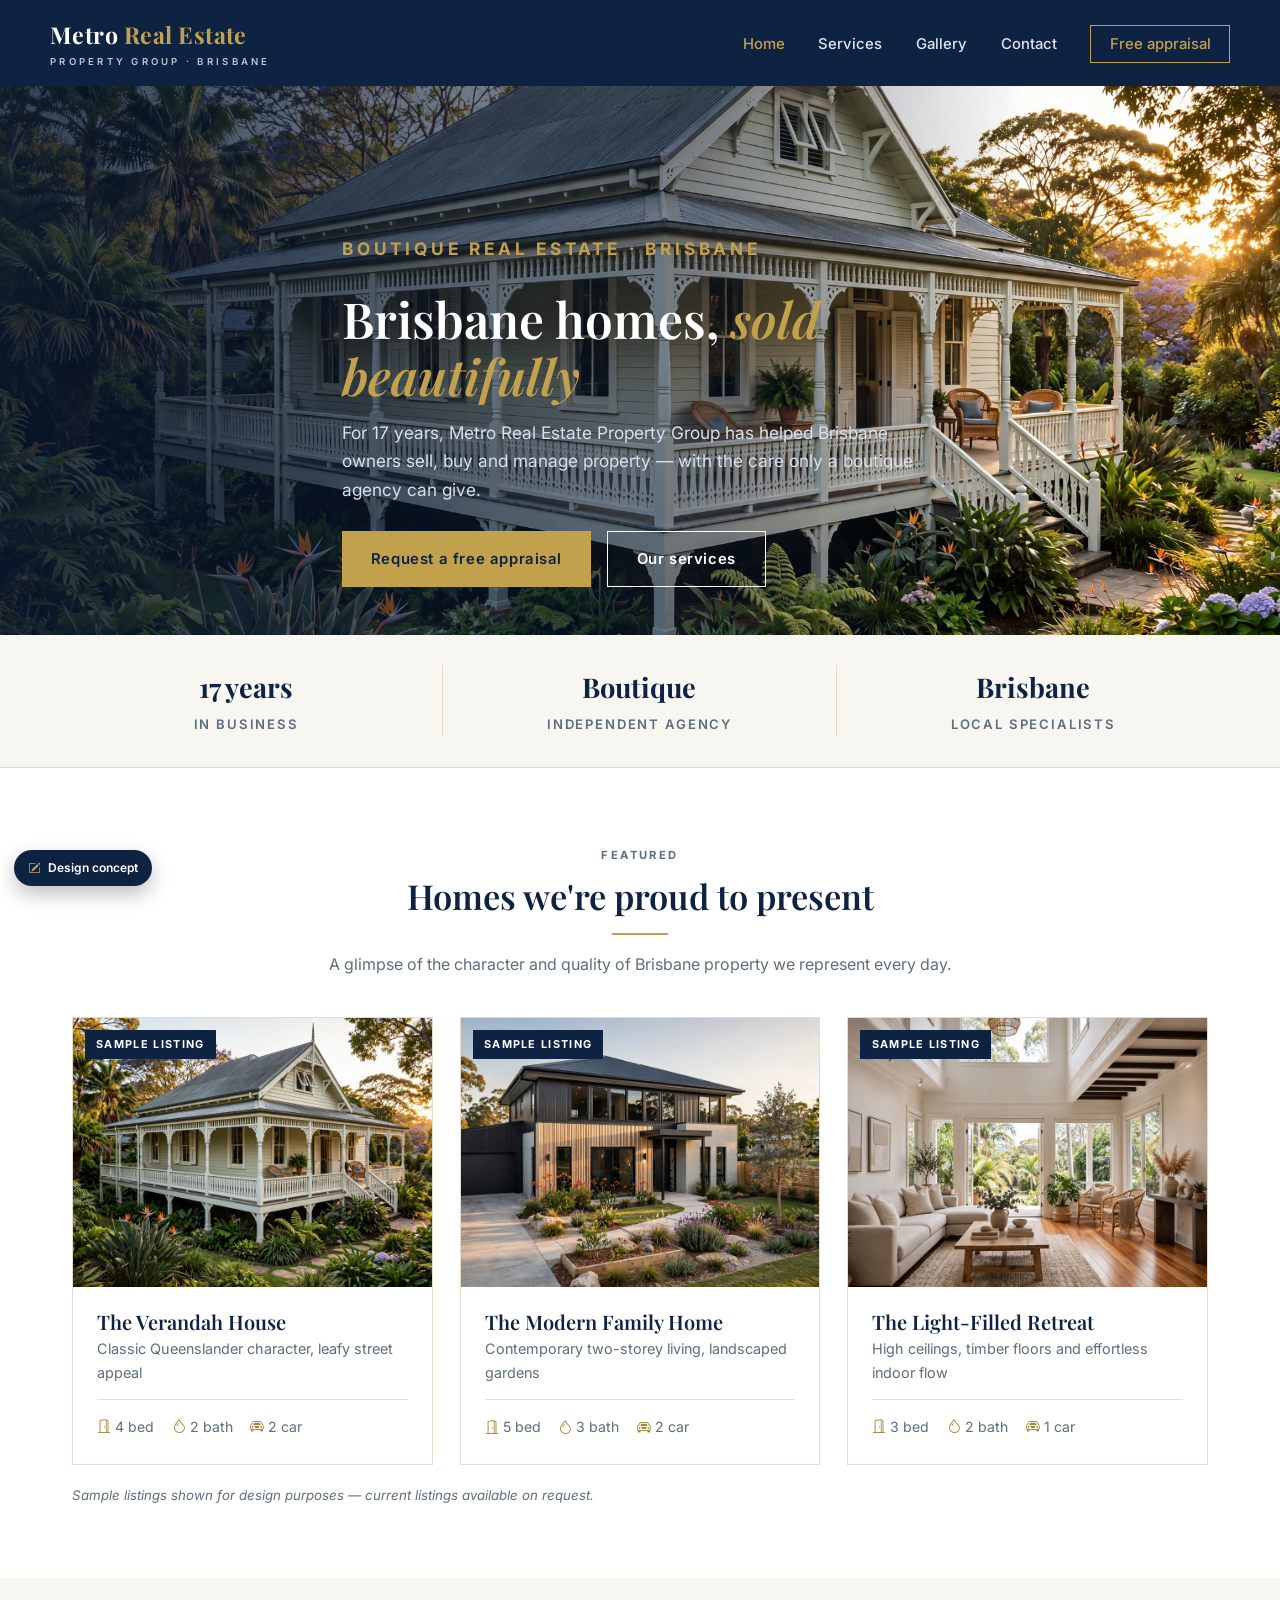
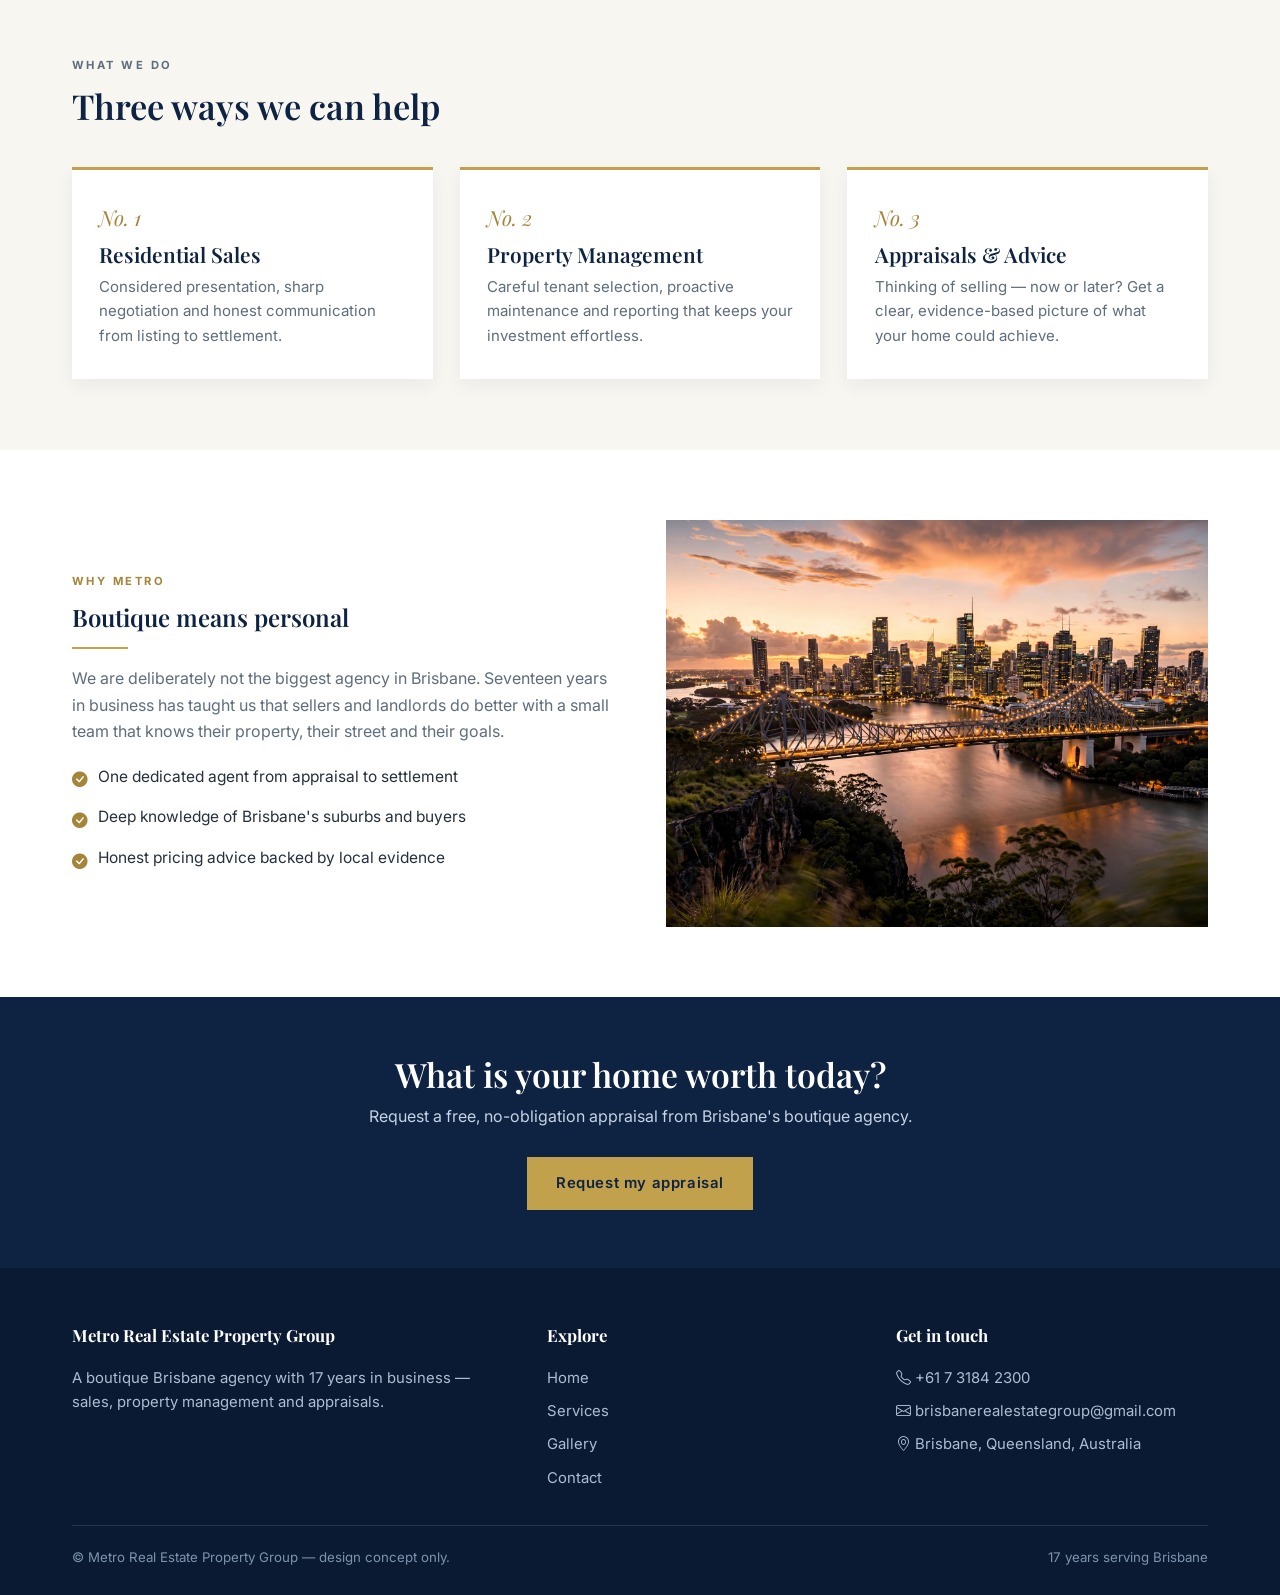
==== index.html @ 35803231 "Demo website concept for Metro Real Estate Property Group (Brisbane, Australia)" ====
<!doctype html>
<html lang="en">
<head>
<meta charset="utf-8">
<meta name="viewport" content="width=device-width, initial-scale=1">
<title>Metro Real Estate Property Group — Boutique Agency, Brisbane</title>
<meta name="description" content="Metro Real Estate Property Group is a boutique Brisbane agency with 17 years in business. Sales, property management and appraisals. Call +61 7 3184 2300.">
<link rel="preconnect" href="https://fonts.googleapis.com">
<link href="https://fonts.googleapis.com/css2?family=Playfair+Display:ital,wght@0,500;0,600;0,700;1,500&family=Inter:wght@400;500;600;700&display=swap" rel="stylesheet">
<link rel="stylesheet" href="https://cdn.jsdelivr.net/npm/bootstrap-icons@1.11.3/font/bootstrap-icons.min.css">
<link rel="stylesheet" href="styles.css">
</head>
<body>
<header class="site">
  <div class="wrap nav">
    <a class="logo" href="index.html">Metro <span>Real Estate</span><small>Property Group · Brisbane</small></a>
    <button class="nav-toggle" aria-label="Open menu" aria-expanded="false"><i class="bi bi-list"></i></button>
    <ul class="nav-links">
      <li><a href="index.html" class="active">Home</a></li>
      <li><a href="services.html">Services</a></li>
      <li><a href="gallery.html">Gallery</a></li>
      <li><a href="contact.html">Contact</a></li>
      <li><a class="nav-cta" href="contact.html">Free appraisal</a></li>
    </ul>
  </div>
</header>

<section class="hero">
  <img class="bg" src="images/hero.webp" alt="A classic Queenslander home in Brisbane at golden hour">
  <div class="hero-panel">
    <div class="wrap hero-inner">
      <p class="kicker" style="color:var(--gold)">Boutique real estate · Brisbane</p>
      <h1>Brisbane homes, <em>sold beautifully</em></h1>
      <p>For 17 years, Metro Real Estate Property Group has helped Brisbane owners sell, buy and manage property — with the care only a boutique agency can give.</p>
      <div class="hero-actions">
        <a class="btn btn-gold" href="contact.html">Request a free appraisal</a>
        <a class="btn btn-line" href="services.html">Our services</a>
      </div>
    </div>
  </div>
</section>

<div class="stats">
  <div class="wrap stats-row">
    <div class="stat"><b>17 years</b><span>In business</span></div>
    <div class="stat"><b>Boutique</b><span>Independent agency</span></div>
    <div class="stat"><b>Brisbane</b><span>Local specialists</span></div>
  </div>
</div>

<section class="section">
  <div class="wrap">
    <div class="sec-head center">
      <p class="kicker">Featured</p>
      <h2>Homes we're proud to present</h2>
      <div class="gold-rule"></div>
      <p>A glimpse of the character and quality of Brisbane property we represent every day.</p>
    </div>
    <div class="listings">
      <article class="listing">
        <div class="ph"><img src="images/hero.webp" alt="Queenslander home with wraparound verandah"><span class="sample">Sample listing</span></div>
        <div class="listing-body">
          <h3>The Verandah House</h3>
          <p class="sub">Classic Queenslander character, leafy street appeal</p>
          <div class="listing-meta"><span><i class="bi bi-door-open"></i> 4 bed</span><span><i class="bi bi-droplet"></i> 2 bath</span><span><i class="bi bi-car-front"></i> 2 car</span></div>
        </div>
      </article>
      <article class="listing">
        <div class="ph"><img src="images/home-modern.webp" alt="Modern two-storey Brisbane home"><span class="sample">Sample listing</span></div>
        <div class="listing-body">
          <h3>The Modern Family Home</h3>
          <p class="sub">Contemporary two-storey living, landscaped gardens</p>
          <div class="listing-meta"><span><i class="bi bi-door-open"></i> 5 bed</span><span><i class="bi bi-droplet"></i> 3 bath</span><span><i class="bi bi-car-front"></i> 2 car</span></div>
        </div>
      </article>
      <article class="listing">
        <div class="ph"><img src="images/interior-living.webp" alt="Elegant living room interior"><span class="sample">Sample listing</span></div>
        <div class="listing-body">
          <h3>The Light-Filled Retreat</h3>
          <p class="sub">High ceilings, timber floors and effortless indoor flow</p>
          <div class="listing-meta"><span><i class="bi bi-door-open"></i> 3 bed</span><span><i class="bi bi-droplet"></i> 2 bath</span><span><i class="bi bi-car-front"></i> 1 car</span></div>
        </div>
      </article>
    </div>
    <p class="sample-note">Sample listings shown for design purposes — current listings available on request.</p>
  </div>
</section>

<section class="section alt">
  <div class="wrap">
    <div class="sec-head">
      <p class="kicker">What we do</p>
      <h2>Three ways we can help</h2>
    </div>
    <div class="svc-cols">
      <div class="svc-card"><div class="num">No. 1</div><h3>Residential Sales</h3><p>Considered presentation, sharp negotiation and honest communication from listing to settlement.</p></div>
      <div class="svc-card"><div class="num">No. 2</div><h3>Property Management</h3><p>Careful tenant selection, proactive maintenance and reporting that keeps your investment effortless.</p></div>
      <div class="svc-card"><div class="num">No. 3</div><h3>Appraisals &amp; Advice</h3><p>Thinking of selling — now or later? Get a clear, evidence-based picture of what your home could achieve.</p></div>
    </div>
  </div>
</section>

<section class="section">
  <div class="wrap split">
    <div>
      <p class="kicker">Why Metro</p>
      <h2>Boutique means personal</h2>
      <div class="gold-rule"></div>
      <p style="color:var(--soft)">We are deliberately not the biggest agency in Brisbane. Seventeen years in business has taught us that sellers and landlords do better with a small team that knows their property, their street and their goals.</p>
      <ul class="tick-list">
        <li><i class="bi bi-check-circle-fill"></i> One dedicated agent from appraisal to settlement</li>
        <li><i class="bi bi-check-circle-fill"></i> Deep knowledge of Brisbane's suburbs and buyers</li>
        <li><i class="bi bi-check-circle-fill"></i> Honest pricing advice backed by local evidence</li>
      </ul>
    </div>
    <img src="images/skyline.webp" alt="Brisbane skyline across the river at dusk">
  </div>
</section>

<section class="cta">
  <div class="wrap">
    <h2>What is your home worth today?</h2>
    <p>Request a free, no-obligation appraisal from Brisbane's boutique agency.</p>
    <a class="btn btn-gold" href="contact.html">Request my appraisal</a>
  </div>
</section>

<footer class="site">
  <div class="wrap">
    <div class="foot-grid">
      <div>
        <h4>Metro Real Estate Property Group</h4>
        <p style="font-size:.93rem">A boutique Brisbane agency with 17 years in business — sales, property management and appraisals.</p>
      </div>
      <div>
        <h4>Explore</h4>
        <ul>
          <li><a href="index.html">Home</a></li>
          <li><a href="services.html">Services</a></li>
          <li><a href="gallery.html">Gallery</a></li>
          <li><a href="contact.html">Contact</a></li>
        </ul>
      </div>
      <div>
        <h4>Get in touch</h4>
        <ul>
          <li><i class="bi bi-telephone"></i> <a href="tel:+61731842300">+61 7 3184 2300</a></li>
          <li><i class="bi bi-envelope"></i> <a href="mailto:brisbanerealestategroup@gmail.com">brisbanerealestategroup@gmail.com</a></li>
          <li><i class="bi bi-geo-alt"></i> Brisbane, Queensland, Australia</li>
        </ul>
      </div>
    </div>
    <div class="foot-bottom">
      <span>© Metro Real Estate Property Group — design concept only.</span>
      <span>17 years serving Brisbane</span>
    </div>
  </div>
</footer>
<div class="concept-badge"><i class="bi bi-pencil-square"></i> Design concept</div>
<script>
document.querySelector('.nav-toggle').addEventListener('click', function(){
  var links = document.querySelector('.nav-links');
  var open = links.classList.toggle('open');
  this.setAttribute('aria-expanded', open);
});
</script>
</body>
</html>
---- styles.css ----
:root{
  --navy:#0e2242; --navy2:#16335e; --gold:#c2a14d; --gold-d:#a5853a;
  --ink:#26303c; --soft:#5f6d7c; --paper:#f8f6f1; --line:#e3ddd0;
  --font-d:'Playfair Display',serif; --font-b:'Inter',sans-serif;
}
*{margin:0;padding:0;box-sizing:border-box}
body{font-family:var(--font-b);color:var(--ink);background:#fff;line-height:1.65}
img{max-width:100%;height:auto;display:block}
a{text-decoration:none;color:inherit}
.wrap{max-width:1180px;margin:0 auto;padding:0 22px}
h1,h2,h3{font-family:var(--font-d);font-weight:600;line-height:1.15;color:var(--navy)}
.kicker{font-weight:700;letter-spacing:.22em;text-transform:uppercase;font-size:.7rem;color:var(--gold-d);margin-bottom:.8rem}
.gold-rule{width:56px;height:2px;background:var(--gold);margin:1rem 0}
.btn{display:inline-flex;align-items:center;gap:.5rem;font-weight:600;padding:.9rem 1.8rem;font-size:.93rem;letter-spacing:.04em;transition:.2s;border:0;cursor:pointer}
.btn-gold{background:var(--gold);color:var(--navy)}
.btn-gold:hover{background:var(--gold-d);color:#fff}
.btn-navy{background:var(--navy);color:#fff}
.btn-navy:hover{background:var(--navy2)}
.btn-line{border:1px solid #fff;color:#fff;background:transparent}
.btn-line:hover{background:#fff;color:var(--navy)}
/* header */
header.site{position:sticky;top:0;z-index:50;background:var(--navy);color:#fff}
.nav{display:flex;align-items:center;justify-content:space-between;padding:1rem 0;position:relative}
.logo{font-family:var(--font-d);font-size:1.45rem;font-weight:700;letter-spacing:.02em}
.logo span{color:var(--gold)}
.logo small{display:block;font-family:var(--font-b);font-size:.6rem;letter-spacing:.34em;text-transform:uppercase;color:#b9c6d8;font-weight:600}
.nav-links{display:flex;gap:2.1rem;align-items:center;list-style:none}
.nav-links a{font-weight:500;font-size:.93rem;color:#dde5ef}
.nav-links a:hover,.nav-links a.active{color:var(--gold)}
.nav-cta{border:1px solid var(--gold);color:var(--gold)!important;padding:.55rem 1.15rem}
.nav-cta:hover{background:var(--gold);color:var(--navy)!important}
.nav-toggle{display:none;background:none;border:0;color:#fff;font-size:1.7rem;cursor:pointer;padding:.35rem .5rem;min-width:44px;min-height:44px}
/* hero */
.hero{position:relative;color:#fff}
.hero img.bg{width:100%;aspect-ratio:21/9;object-fit:cover;min-height:430px}
.hero-panel{position:absolute;inset:0;display:flex;align-items:flex-end;background:linear-gradient(90deg,rgba(10,25,48,.82) 0%,rgba(10,25,48,.45) 55%,transparent 80%)}
.hero-inner{padding-bottom:3rem;max-width:640px}
.hero h1{color:#fff;font-size:3.1rem;margin-bottom:.9rem}
.hero h1 em{font-style:italic;color:var(--gold)}
.hero p{color:#d7e0ec;font-size:1.08rem;max-width:52ch;margin-bottom:1.7rem}
.hero-actions{display:flex;gap:1rem;flex-wrap:wrap}
/* stat band */
.stats{background:var(--paper);border-bottom:1px solid var(--line)}
.stats-row{display:grid;grid-template-columns:repeat(3,1fr);text-align:center;padding:1.9rem 0}
.stat b{font-family:var(--font-d);font-size:1.7rem;color:var(--navy);display:block}
.stat span{font-size:.82rem;letter-spacing:.14em;text-transform:uppercase;color:var(--soft);font-weight:600}
.stat{border-right:1px solid var(--line)}
.stat:last-child{border-right:0}
/* sections */
.section{padding:4.4rem 0}
.section.alt{background:var(--paper)}
.sec-head{max-width:640px;margin-bottom:2.5rem}
.sec-head.center{margin-left:auto;margin-right:auto;text-align:center}
.sec-head.center .gold-rule{margin-left:auto;margin-right:auto}
.sec-head h2{font-size:2.15rem}
.sec-head p{color:var(--soft);margin-top:.5rem}
/* listing cards */
.listings{display:grid;grid-template-columns:repeat(3,1fr);gap:1.7rem}
.listing{background:#fff;border:1px solid var(--line);overflow:hidden;transition:.2s}
.listing:hover{box-shadow:0 18px 36px rgba(14,34,66,.14)}
.listing .ph{position:relative}
.listing .ph img{aspect-ratio:4/3;object-fit:cover;width:100%}
.listing .sample{position:absolute;top:12px;left:12px;background:var(--navy);color:#fff;font-size:.68rem;font-weight:700;letter-spacing:.12em;text-transform:uppercase;padding:.35rem .7rem}
.listing-body{padding:1.4rem 1.5rem 1.6rem}
.listing-body h3{font-size:1.25rem;margin-bottom:.3rem}
.listing-body .sub{color:var(--soft);font-size:.9rem;margin-bottom:.9rem}
.listing-meta{display:flex;gap:1.1rem;color:var(--soft);font-size:.88rem;border-top:1px solid var(--line);padding-top:.9rem}
.listing-meta i{color:var(--gold-d)}
.sample-note{margin-top:1.3rem;color:var(--soft);font-size:.83rem;font-style:italic}
/* services elegant list */
.svc-cols{display:grid;grid-template-columns:repeat(3,1fr);gap:1.7rem}
.svc-card{border-top:3px solid var(--gold);background:#fff;padding:1.9rem 1.7rem;box-shadow:0 6px 18px rgba(14,34,66,.06)}
.svc-card .num{font-family:var(--font-d);font-style:italic;color:var(--gold-d);font-size:1.3rem}
.svc-card h3{font-size:1.3rem;margin:.5rem 0 .5rem}
.svc-card p{color:var(--soft);font-size:.94rem}
/* split */
.split{display:grid;grid-template-columns:1fr 1fr;gap:3.2rem;align-items:center}
.split img{aspect-ratio:4/3;object-fit:cover;width:100%}
.tick-list{list-style:none;margin-top:1.2rem;display:grid;gap:.7rem}
.tick-list li{display:flex;gap:.6rem;align-items:flex-start;font-size:.97rem}
.tick-list i{color:var(--gold-d);margin-top:.25rem}
/* svc photo rows */
.svc-row{display:grid;grid-template-columns:1fr 1fr;gap:2.8rem;align-items:center;padding:2.4rem 0;border-bottom:1px solid var(--line)}
.svc-row:last-child{border-bottom:0}
.svc-row img{aspect-ratio:4/3;object-fit:cover;width:100%}
.svc-row.flip img{order:2}
.svc-row h3{font-size:1.6rem;margin-bottom:.6rem}
.svc-row p{color:var(--soft)}
/* gallery */
.gal{display:grid;grid-template-columns:repeat(3,1fr);gap:1.2rem}
.gal figure{position:relative;overflow:hidden}
.gal img{aspect-ratio:4/3;object-fit:cover;width:100%;transition:.3s}
.gal figure:hover img{transform:scale(1.05)}
.gal figcaption{position:absolute;left:0;right:0;bottom:0;padding:1.6rem 1rem .8rem;color:#fff;font-family:var(--font-d);font-size:1rem;background:linear-gradient(transparent,rgba(10,25,48,.78))}
/* contact */
.contact-grid{display:grid;grid-template-columns:.9fr 1.1fr;gap:2.6rem;align-items:start}
.info-card{background:var(--navy);color:#fff;padding:2.2rem}
.info-card h3{color:#fff;margin-bottom:1.1rem}
.info-row{display:flex;gap:.9rem;padding:.85rem 0;border-bottom:1px solid rgba(255,255,255,.15)}
.info-row:last-child{border-bottom:0}
.info-row i{color:var(--gold);font-size:1.2rem;margin-top:.2rem}
.info-row b{display:block;font-size:.76rem;letter-spacing:.14em;text-transform:uppercase;color:#a9bcd6;margin-bottom:.15rem}
form.demo-form{background:#fff;border:1px solid var(--line);padding:2.2rem}
form.demo-form label{display:block;font-weight:600;font-size:.9rem;margin-bottom:.35rem;color:var(--navy)}
form.demo-form input,form.demo-form select,form.demo-form textarea{width:100%;border:1px solid var(--line);padding:.75rem .9rem;font-family:var(--font-b);font-size:.95rem;margin-bottom:1.1rem;background:var(--paper)}
form.demo-form button{width:100%;justify-content:center}
/* page hero */
.page-hero{background:var(--paper);border-bottom:1px solid var(--line);padding:3.4rem 0}
.page-hero h1{font-size:2.6rem;margin-bottom:.5rem}
.page-hero p{color:var(--soft);max-width:62ch}
/* CTA */
.cta{background:var(--navy);color:#fff;text-align:center;padding:3.6rem 0}
.cta h2{color:#fff;font-size:2.1rem;margin-bottom:.6rem}
.cta p{color:#c6d3e4;margin-bottom:1.7rem}
/* footer */
footer.site{background:#0a1a33;color:#adbed3;padding:3.4rem 0 1.6rem}
.foot-grid{display:grid;grid-template-columns:1.4fr 1fr 1fr;gap:2.4rem;margin-bottom:2.2rem}
footer.site h4{font-family:var(--font-d);color:#fff;margin-bottom:1rem;font-size:1.05rem}
footer.site ul{list-style:none;display:grid;gap:.55rem;font-size:.93rem}
footer.site a:hover{color:var(--gold)}
.foot-bottom{border-top:1px solid rgba(255,255,255,.12);padding-top:1.3rem;font-size:.83rem;color:#7e93ad;display:flex;justify-content:space-between;gap:1rem;flex-wrap:wrap}
.concept-badge{position:fixed;left:14px;bottom:14px;z-index:200;background:var(--navy);color:#fff;font-size:.75rem;font-weight:600;padding:.5rem .9rem;border-radius:999px;box-shadow:0 8px 20px rgba(0,0,0,.25);display:flex;gap:.45rem;align-items:center}
.concept-badge i{color:var(--gold)}
@media(max-width:900px){
  .split,.contact-grid,.svc-row{grid-template-columns:1fr}
  .svc-row.flip img{order:0}
  .listings,.svc-cols{grid-template-columns:1fr 1fr}
  .gal{grid-template-columns:1fr 1fr}
  .foot-grid{grid-template-columns:1fr 1fr}
  .hero h1{font-size:2.2rem}
  .stats-row{grid-template-columns:1fr;gap:1.2rem}
  .stat{border-right:0}
}
@media(max-width:768px){
  .nav-toggle{display:block}
  .nav-links{display:none;position:absolute;top:100%;left:0;right:0;background:var(--navy);flex-direction:column;align-items:stretch;gap:0;padding:.6rem 22px 1.1rem;z-index:100;box-shadow:0 18px 30px rgba(0,0,0,.3)}
  .nav-links.open{display:flex}
  .nav-links li{border-top:1px solid rgba(255,255,255,.13)}
  .nav-links a{display:block;padding:.85rem 0}
  .nav-cta{text-align:center;margin-top:.6rem}
}
@media(max-width:560px){
  .listings,.svc-cols,.gal,.foot-grid{grid-template-columns:1fr}
  .hero img.bg{aspect-ratio:auto;min-height:380px}
}
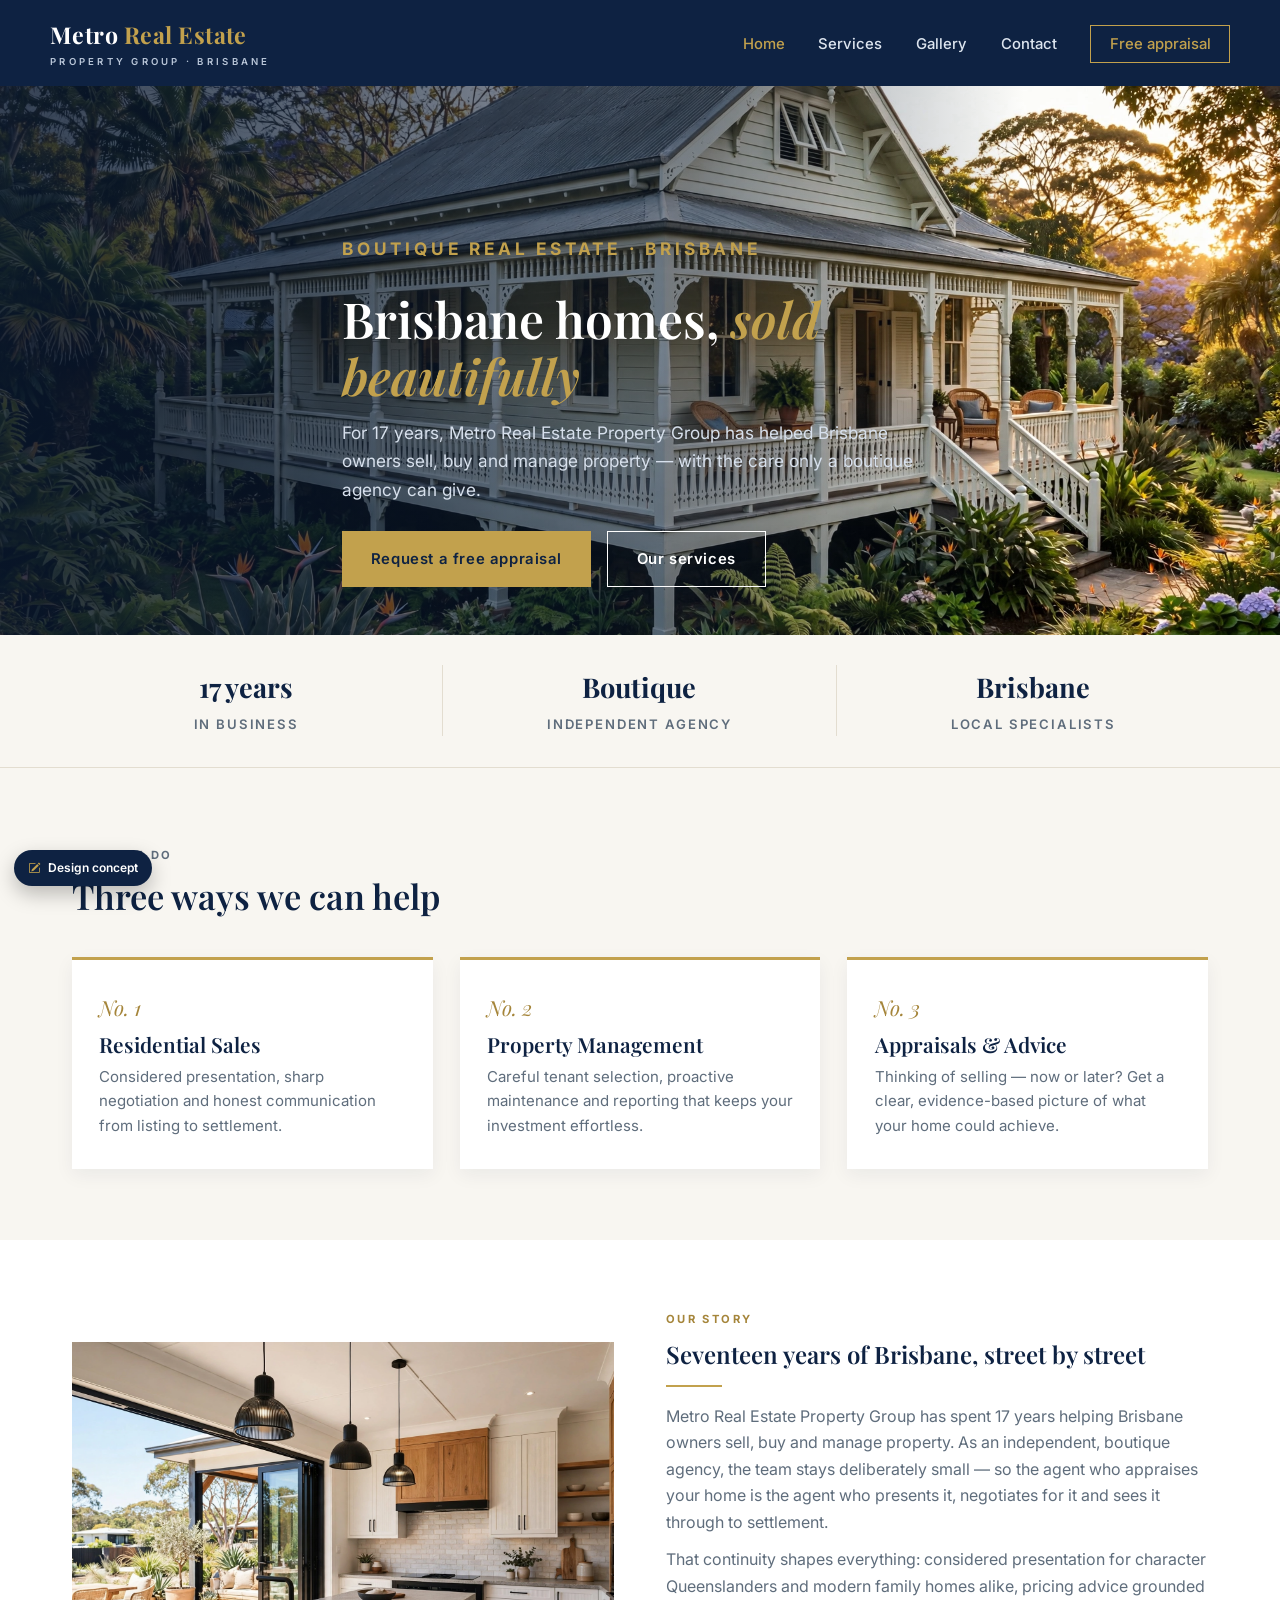
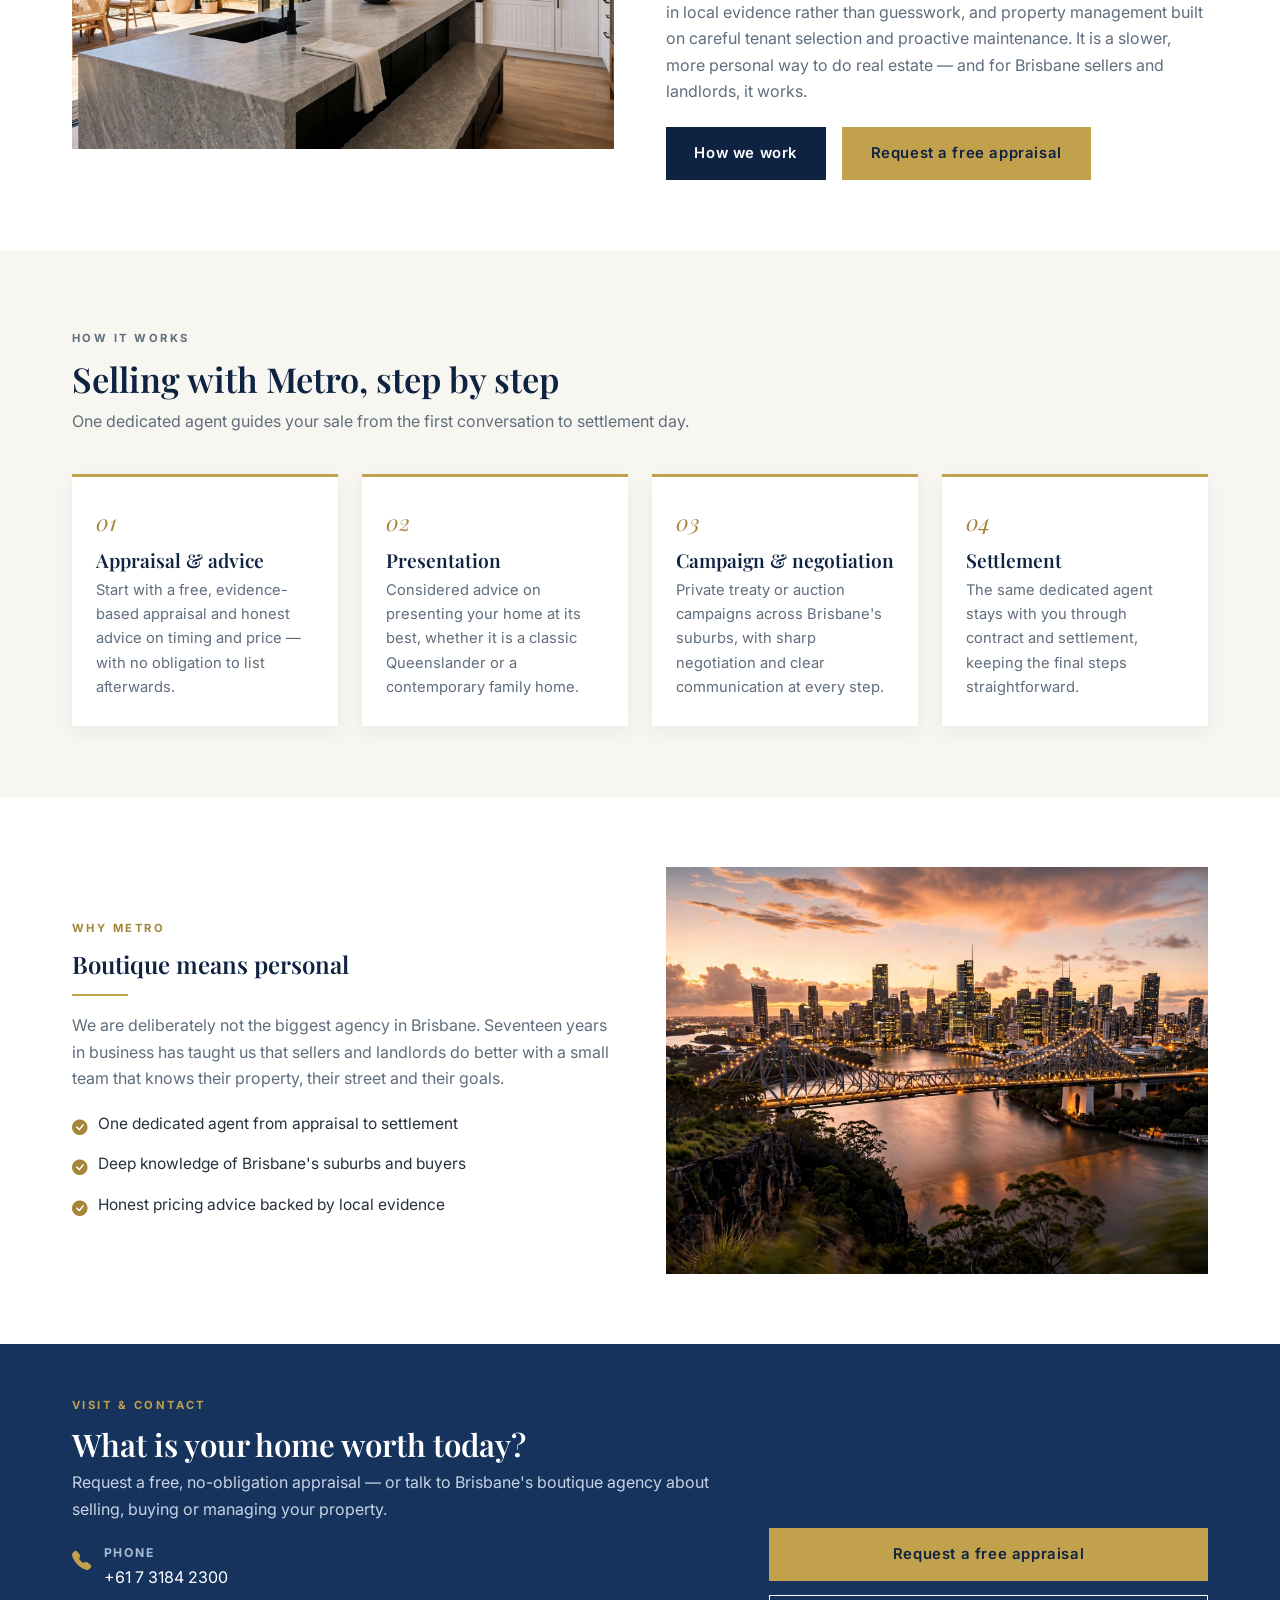
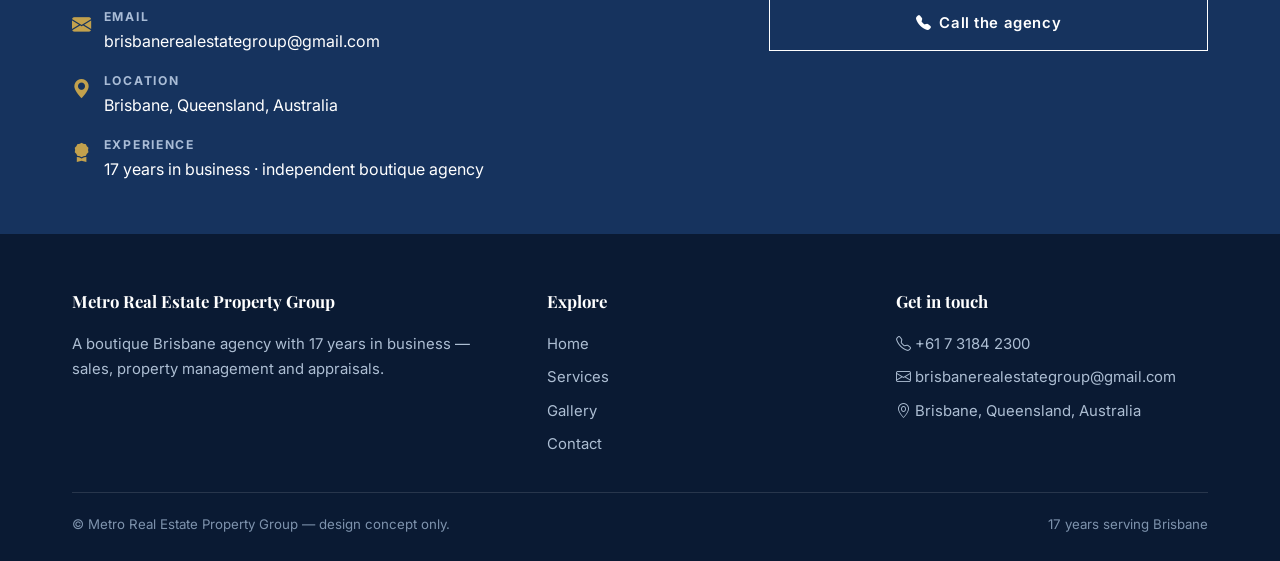
==== commit 295acae1: "Demo website concept for Metro Real Estate Property Group (Brisbane, QLD)" ====
--- a/index.html
+++ b/index.html
@@ -48,44 +48,6 @@
   </div>
 </div>
 
-<section class="section">
-  <div class="wrap">
-    <div class="sec-head center">
-      <p class="kicker">Featured</p>
-      <h2>Homes we're proud to present</h2>
-      <div class="gold-rule"></div>
-      <p>A glimpse of the character and quality of Brisbane property we represent every day.</p>
-    </div>
-    <div class="listings">
-      <article class="listing">
-        <div class="ph"><img src="images/hero.webp" alt="Queenslander home with wraparound verandah"><span class="sample">Sample listing</span></div>
-        <div class="listing-body">
-          <h3>The Verandah House</h3>
-          <p class="sub">Classic Queenslander character, leafy street appeal</p>
-          <div class="listing-meta"><span><i class="bi bi-door-open"></i> 4 bed</span><span><i class="bi bi-droplet"></i> 2 bath</span><span><i class="bi bi-car-front"></i> 2 car</span></div>
-        </div>
-      </article>
-      <article class="listing">
-        <div class="ph"><img src="images/home-modern.webp" alt="Modern two-storey Brisbane home"><span class="sample">Sample listing</span></div>
-        <div class="listing-body">
-          <h3>The Modern Family Home</h3>
-          <p class="sub">Contemporary two-storey living, landscaped gardens</p>
-          <div class="listing-meta"><span><i class="bi bi-door-open"></i> 5 bed</span><span><i class="bi bi-droplet"></i> 3 bath</span><span><i class="bi bi-car-front"></i> 2 car</span></div>
-        </div>
-      </article>
-      <article class="listing">
-        <div class="ph"><img src="images/interior-living.webp" alt="Elegant living room interior"><span class="sample">Sample listing</span></div>
-        <div class="listing-body">
-          <h3>The Light-Filled Retreat</h3>
-          <p class="sub">High ceilings, timber floors and effortless indoor flow</p>
-          <div class="listing-meta"><span><i class="bi bi-door-open"></i> 3 bed</span><span><i class="bi bi-droplet"></i> 2 bath</span><span><i class="bi bi-car-front"></i> 1 car</span></div>
-        </div>
-      </article>
-    </div>
-    <p class="sample-note">Sample listings shown for design purposes — current listings available on request.</p>
-  </div>
-</section>
-
 <section class="section alt">
   <div class="wrap">
     <div class="sec-head">
@@ -96,6 +58,40 @@
       <div class="svc-card"><div class="num">No. 1</div><h3>Residential Sales</h3><p>Considered presentation, sharp negotiation and honest communication from listing to settlement.</p></div>
       <div class="svc-card"><div class="num">No. 2</div><h3>Property Management</h3><p>Careful tenant selection, proactive maintenance and reporting that keeps your investment effortless.</p></div>
       <div class="svc-card"><div class="num">No. 3</div><h3>Appraisals &amp; Advice</h3><p>Thinking of selling — now or later? Get a clear, evidence-based picture of what your home could achieve.</p></div>
+    </div>
+  </div>
+</section>
+
+
+<section class="section about-sec">
+  <div class="wrap split">
+    <img src="images/interior-kitchen.webp" alt="Modern Brisbane kitchen opening to a deck">
+    <div>
+      <p class="kicker">Our story</p>
+      <h2>Seventeen years of Brisbane, street by street</h2>
+      <div class="gold-rule"></div>
+      <p style="color:var(--soft)">Metro Real Estate Property Group has spent 17 years helping Brisbane owners sell, buy and manage property. As an independent, boutique agency, the team stays deliberately small — so the agent who appraises your home is the agent who presents it, negotiates for it and sees it through to settlement.</p>
+      <p style="color:var(--soft);margin-top:.7rem">That continuity shapes everything: considered presentation for character Queenslanders and modern family homes alike, pricing advice grounded in local evidence rather than guesswork, and property management built on careful tenant selection and proactive maintenance. It is a slower, more personal way to do real estate — and for Brisbane sellers and landlords, it works.</p>
+      <div class="hero-actions" style="margin-top:1.4rem">
+        <a class="btn btn-navy" href="services.html">How we work</a>
+        <a class="btn btn-gold" href="contact.html">Request a free appraisal</a>
+      </div>
+    </div>
+  </div>
+</section>
+
+<section class="section alt process-sec">
+  <div class="wrap">
+    <div class="sec-head">
+      <p class="kicker">How it works</p>
+      <h2>Selling with Metro, step by step</h2>
+      <p>One dedicated agent guides your sale from the first conversation to settlement day.</p>
+    </div>
+    <div class="process-grid">
+      <div class="process-card"><div class="p-num">01</div><h3>Appraisal &amp; advice</h3><p>Start with a free, evidence-based appraisal and honest advice on timing and price — with no obligation to list afterwards.</p></div>
+      <div class="process-card"><div class="p-num">02</div><h3>Presentation</h3><p>Considered advice on presenting your home at its best, whether it is a classic Queenslander or a contemporary family home.</p></div>
+      <div class="process-card"><div class="p-num">03</div><h3>Campaign &amp; negotiation</h3><p>Private treaty or auction campaigns across Brisbane's suburbs, with sharp negotiation and clear communication at every step.</p></div>
+      <div class="process-card"><div class="p-num">04</div><h3>Settlement</h3><p>The same dedicated agent stays with you through contract and settlement, keeping the final steps straightforward.</p></div>
     </div>
   </div>
 </section>
@@ -117,11 +113,24 @@
   </div>
 </section>
 
-<section class="cta">
-  <div class="wrap">
-    <h2>What is your home worth today?</h2>
-    <p>Request a free, no-obligation appraisal from Brisbane's boutique agency.</p>
-    <a class="btn btn-gold" href="contact.html">Request my appraisal</a>
+
+<section class="visit-band">
+  <div class="wrap visit-grid">
+    <div>
+      <p class="kicker" style="color:var(--gold)">Visit &amp; contact</p>
+      <h2>What is your home worth today?</h2>
+      <p style="color:#c6d3e4;margin-top:.4rem">Request a free, no-obligation appraisal — or talk to Brisbane's boutique agency about selling, buying or managing your property.</p>
+      <ul class="visit-list">
+        <li><i class="bi bi-telephone-fill"></i><span><b>Phone</b><a href="tel:+61731842300">+61 7 3184 2300</a></span></li>
+        <li><i class="bi bi-envelope-fill"></i><span><b>Email</b><a href="mailto:brisbanerealestategroup@gmail.com">brisbanerealestategroup@gmail.com</a></span></li>
+        <li><i class="bi bi-geo-alt-fill"></i><span><b>Location</b>Brisbane, Queensland, Australia</span></li>
+        <li><i class="bi bi-award-fill"></i><span><b>Experience</b>17 years in business · independent boutique agency</span></li>
+      </ul>
+    </div>
+    <div class="visit-actions">
+      <a class="btn btn-gold" href="contact.html">Request a free appraisal</a>
+      <a class="btn btn-line" href="tel:+61731842300"><i class="bi bi-telephone-fill"></i> Call the agency</a>
+    </div>
   </div>
 </section>
 
--- a/styles.css
+++ b/styles.css
@@ -143,3 +143,32 @@
   .listings,.svc-cols,.gal,.foot-grid{grid-template-columns:1fr}
   .hero img.bg{aspect-ratio:auto;min-height:380px}
 }
+
+/* --- homepage enrichment --- */
+.gal-preview-grid{display:grid;grid-template-columns:repeat(4,1fr);gap:1.2rem}
+.gal-preview-grid figure{position:relative;overflow:hidden}
+.gal-preview-grid img{aspect-ratio:4/3;object-fit:cover;width:100%;transition:.3s}
+.gal-preview-grid figure:hover img{transform:scale(1.05)}
+.gal-preview-grid figcaption{position:absolute;left:0;right:0;bottom:0;padding:1.6rem 1rem .8rem;color:#fff;font-family:var(--font-d);font-size:1rem;background:linear-gradient(transparent,rgba(10,25,48,.78))}
+.process-grid{display:grid;grid-template-columns:repeat(4,1fr);gap:1.5rem}
+.process-card{background:#fff;border-top:3px solid var(--gold);padding:1.7rem 1.5rem;box-shadow:0 6px 18px rgba(14,34,66,.06)}
+.process-card .p-num{font-family:var(--font-d);font-style:italic;color:var(--gold-d);font-size:1.4rem}
+.process-card h3{font-size:1.2rem;margin:.45rem 0 .45rem}
+.process-card p{color:var(--soft);font-size:.92rem}
+.faq-list{display:grid;gap:.9rem;max-width:820px}
+.faq-item{background:#fff;border:1px solid var(--line);padding:1.1rem 1.3rem}
+.faq-item summary{font-family:var(--font-d);font-weight:600;color:var(--navy);cursor:pointer;font-size:1.05rem}
+.faq-item p{color:var(--soft);font-size:.94rem;margin-top:.6rem}
+.faq-item a{color:var(--gold-d);font-weight:600}
+.visit-band{background:var(--navy2);color:#fff;padding:3.2rem 0}
+.visit-band h2{color:#fff;font-size:1.95rem}
+.visit-grid{display:grid;grid-template-columns:1.2fr .8fr;gap:2.4rem;align-items:center}
+.visit-list{list-style:none;margin-top:1.3rem;display:grid;gap:1rem}
+.visit-list li{display:flex;gap:.8rem;align-items:flex-start}
+.visit-list i{color:var(--gold);font-size:1.2rem;margin-top:.15rem}
+.visit-list b{display:block;font-size:.76rem;letter-spacing:.14em;text-transform:uppercase;color:#a9bcd6;margin-bottom:.1rem}
+.visit-list a:hover{color:var(--gold)}
+.visit-actions{display:flex;flex-direction:column;gap:.9rem;align-items:stretch}
+.visit-actions .btn{justify-content:center}
+@media(max-width:900px){.process-grid{grid-template-columns:1fr 1fr}.gal-preview-grid{grid-template-columns:1fr 1fr}.visit-grid{grid-template-columns:1fr}}
+@media(max-width:560px){.process-grid,.gal-preview-grid{grid-template-columns:1fr}}
